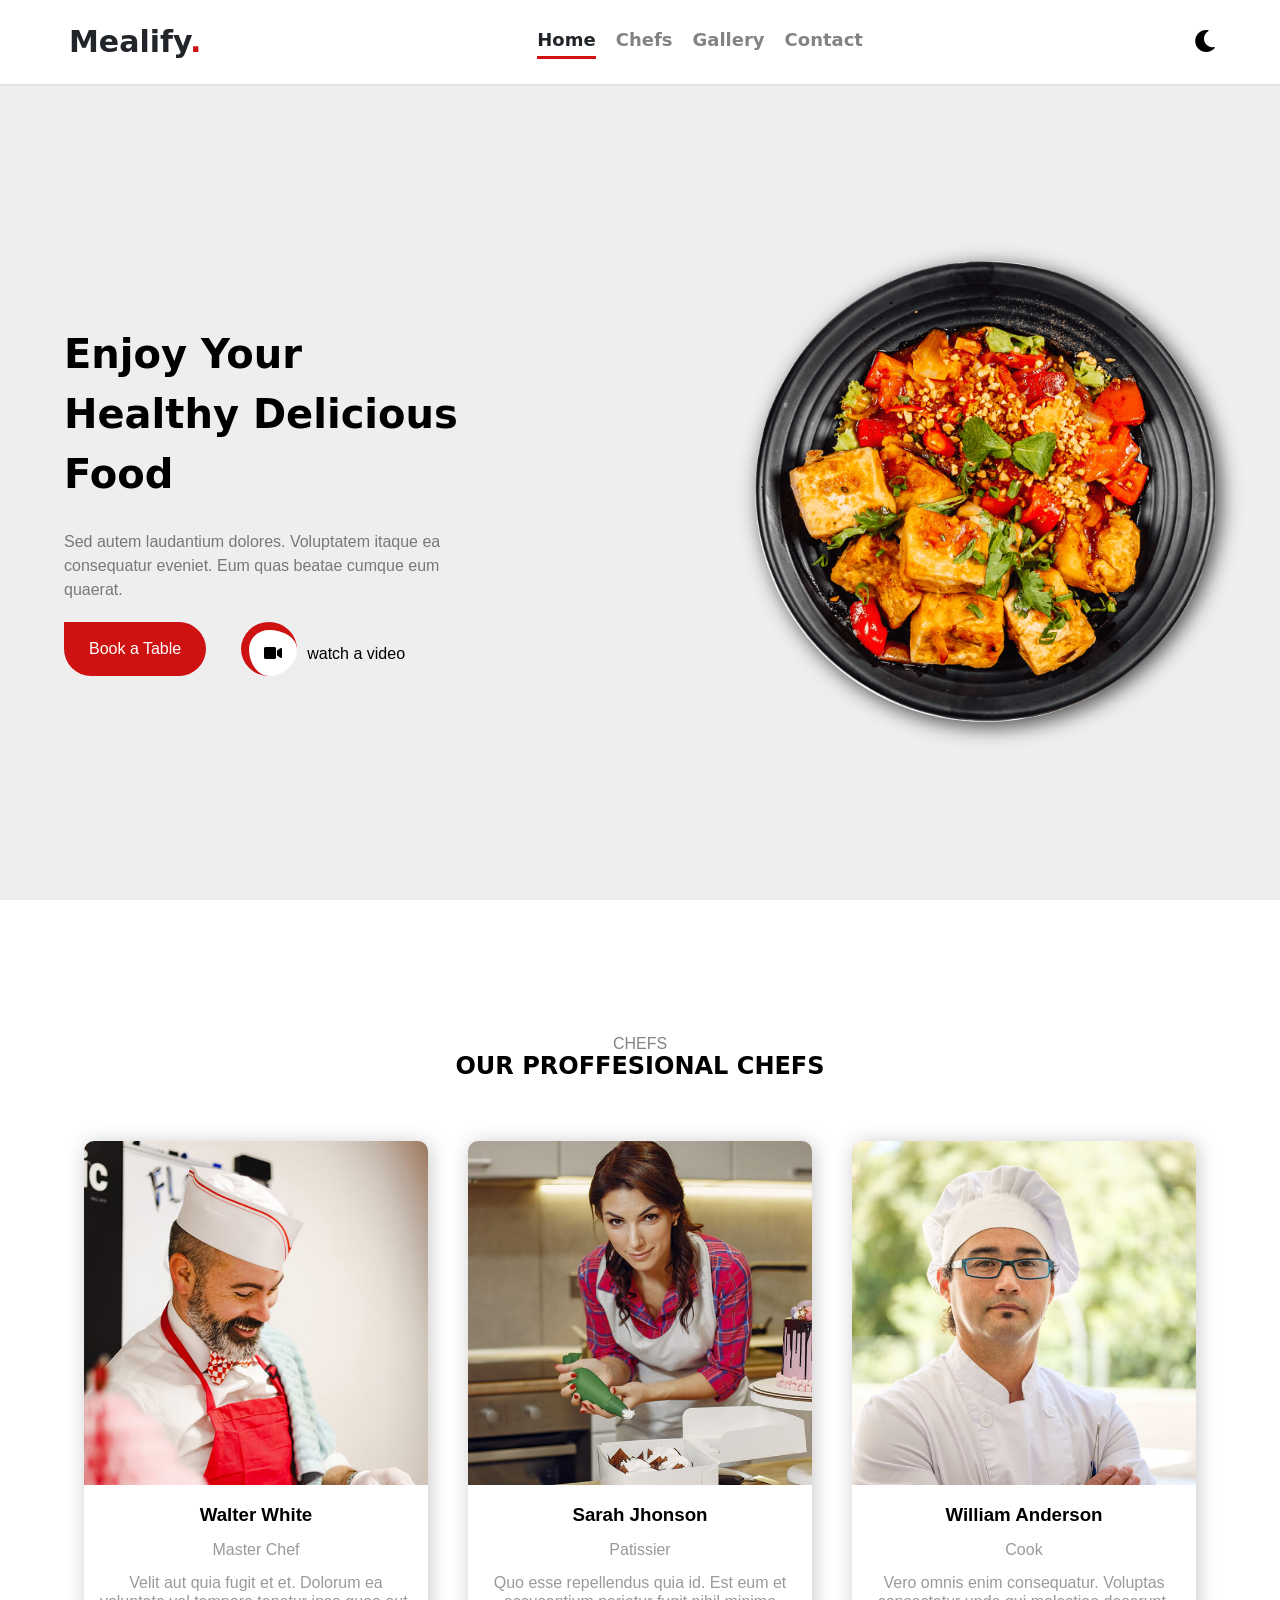
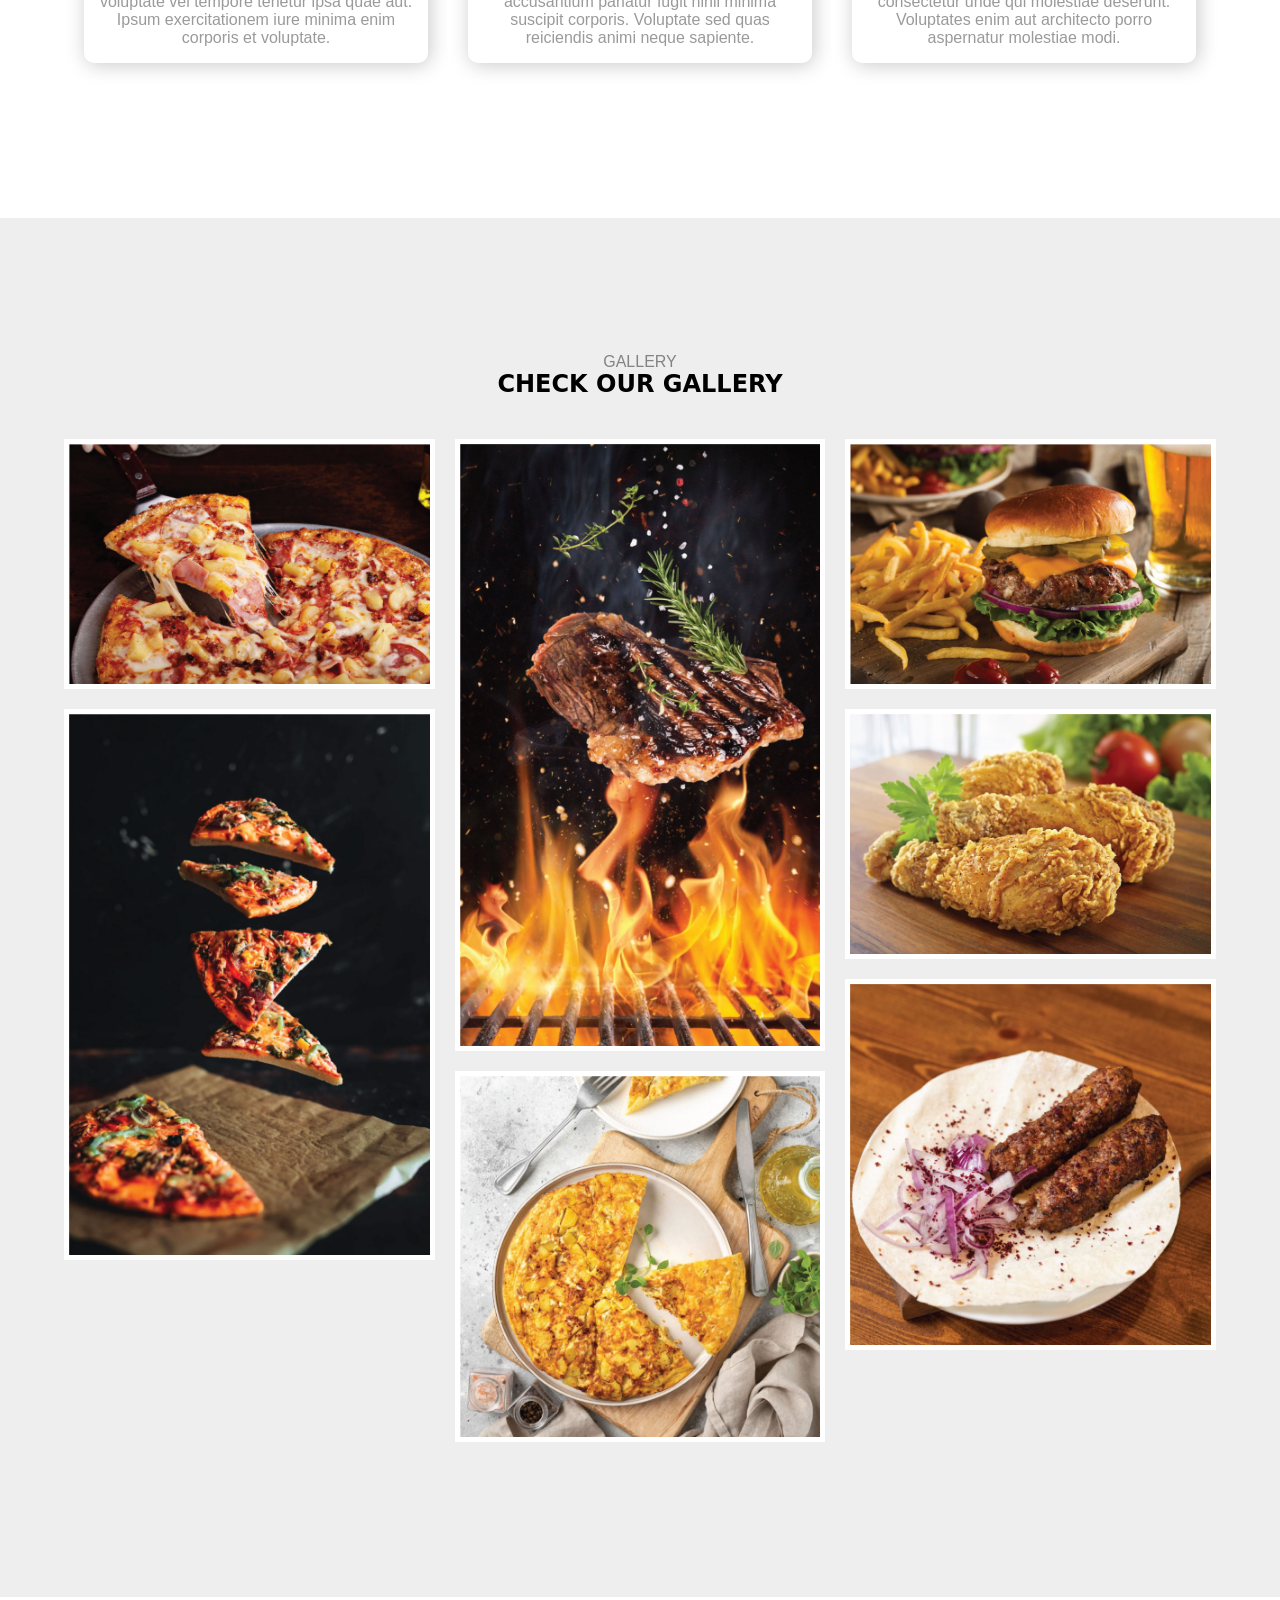
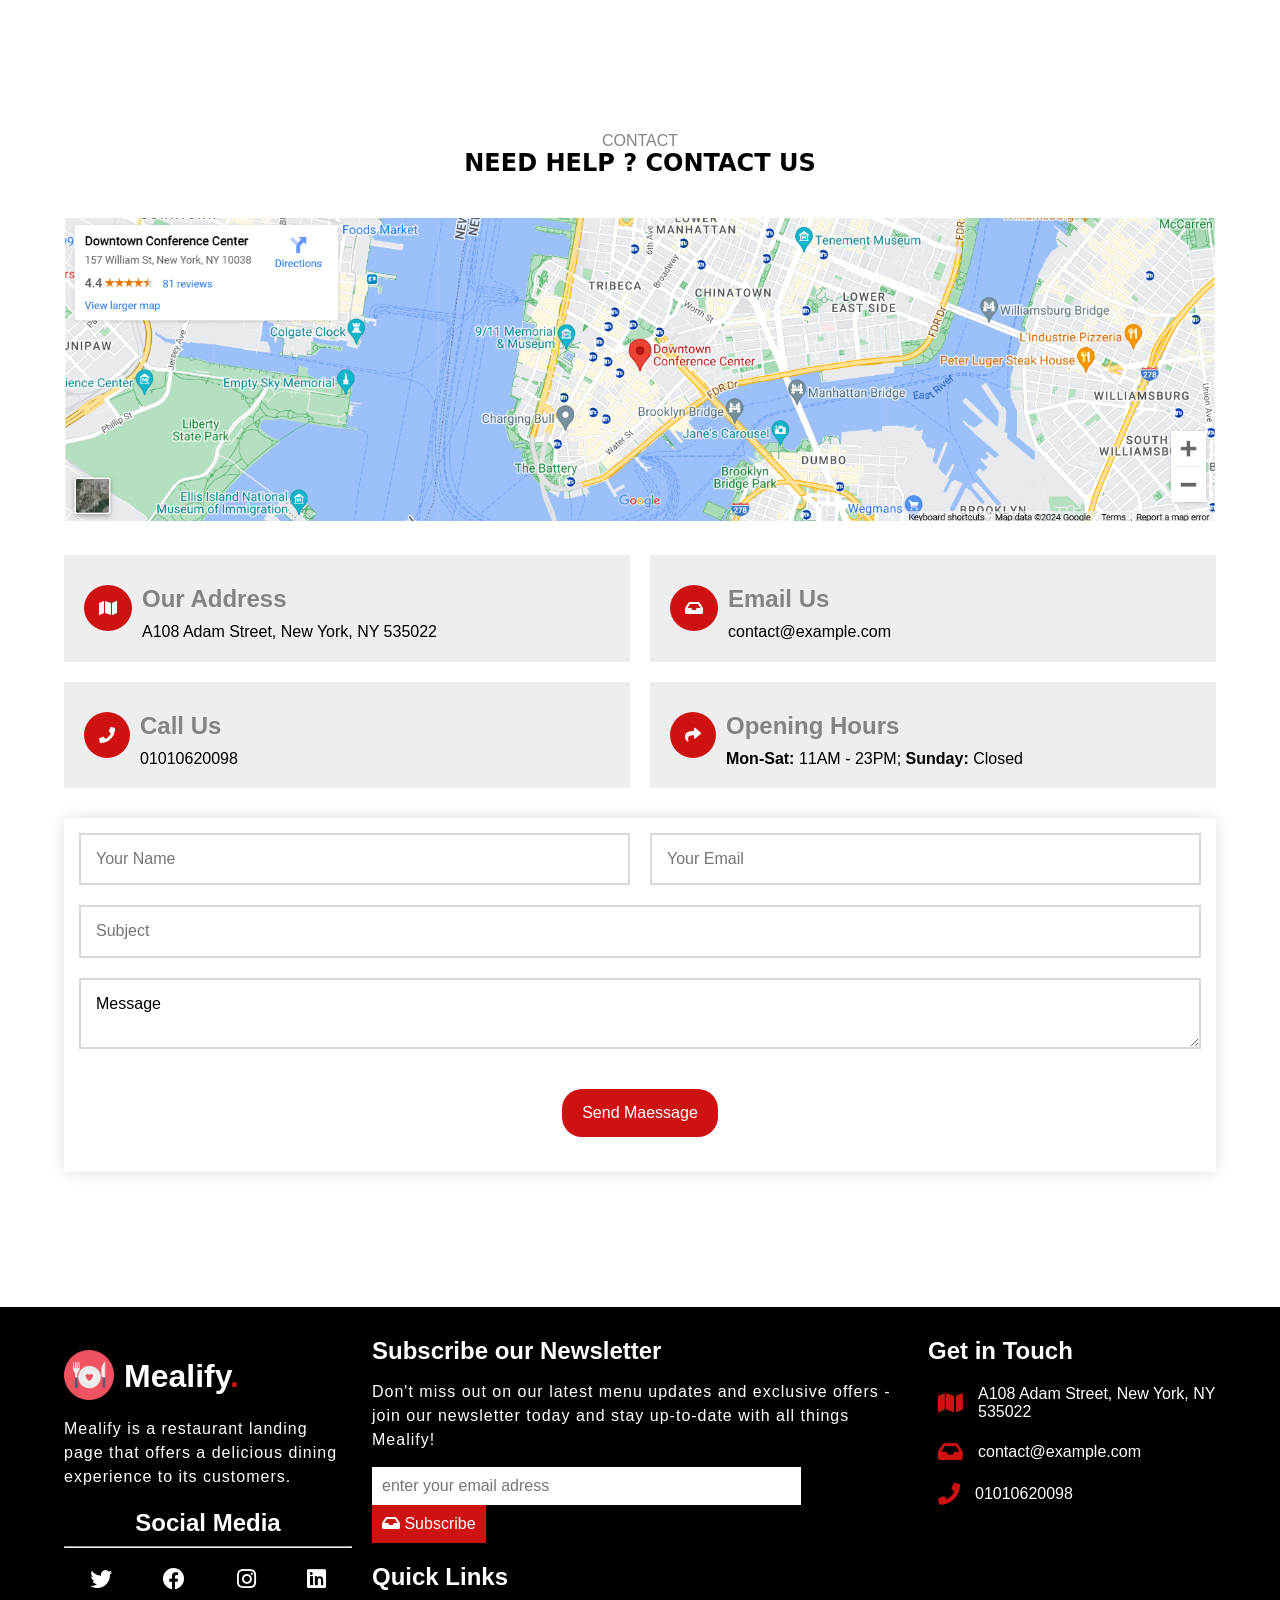
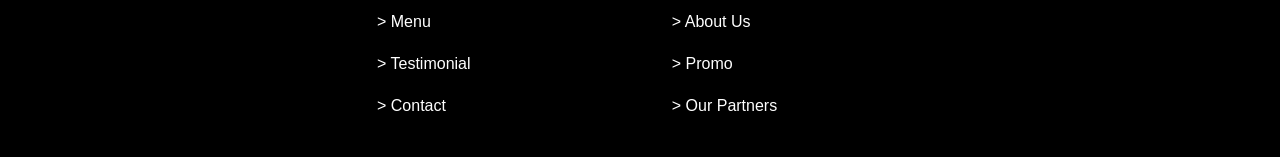
==== html/index.html @ 418ea2c9 "second commit" ====
<!DOCTYPE html>
<html lang="en">
<head>
    <meta charset="UTF-8">
    <meta name="viewport" content="width=device-width, initial-scale=1.0">
    <title>Mealify</title>
    <link rel="icon" href="../images/favicon.png">
    <link rel="stylesheet" href="../css/all.min.css">
    <link rel="stylesheet" href="../css/normalize.css">
    <link rel="stylesheet" href="../css/style.css">
</head>
<body>
    <div class="header">
        <div class="container">
            <div class="header_content">
                <div class="brand">
                    <a href="">mealify</a>
                </div>
                <div class="nav">
                    <ul>
                        <li><a href="" class="active">home</a></li>
                        <li><a href="">chefs</a></li>
                        <li><a href="">gallery</a></li>
                        <li><a href="">contact</a></li>
                    </ul>
                </div>
                <div class="dark">
                    <a href="index2.html"><i class="fas fa-solid fa-moon"></i></a>
                </div>
            </div>
        </div>
    </div>
    <div class="home">
        <div class="container">
            <div class="home_content">
                <div class="desc">
                    <h1>Enjoy Your Healthy Delicious Food</h1>
                    <p>Sed autem laudantium dolores. Voluptatem itaque ea consequatur eveniet. Eum quas beatae cumque eum quaerat.</p>
                    <div class="btns">
                        <a class="book" href="">Book a Table</a>
                        <div class="watch_avideo">
                            <i class="fas fa-solid fa-video"></i><a class="watch" href="">watch a video</a>
                        </div>
                    </div>
                </div>
                <div class="image">
                    <img src="../images/hero-img.png" alt="">
                </div>
            </div>
        </div>
    </div>
    <div class="chefs">
        <div class="container">
            <div class="chefs_content">
                <div class="title">
                    <p>chefs</p>
                    <h2>Our Proffesional Chefs</h2>
                </div>
                <div class="cards">
                    <div class="card">
                        <div class="image">
                            <img src="../images/chefs-1.jpg" alt="">
                        </div>
                        <h3>Walter White</h3>
                        <p>Master Chef</p>
                        <p class="des">Velit aut quia fugit et et. Dolorum ea voluptate vel tempore tenetur ipsa quae aut. Ipsum exercitationem iure minima enim corporis et voluptate.</p>
                    </div>
                    <div class="card">
                        <div class="image">
                            <img src="../images/chefs-2.jpg" alt="">
                        </div>
                        <h3>Sarah Jhonson</h3>
                        <p>Patissier</p>
                        <p class="des">Quo esse repellendus quia id. Est eum et accusantium pariatur fugit nihil minima suscipit corporis. Voluptate sed quas reiciendis animi neque sapiente.</p>
                    </div>
                    <div class="card">
                        <div class="image">
                            <img src="../images/chefs-3.jpg" alt="">
                        </div>
                        <h3>William Anderson</h3>
                        <p>Cook</p>
                        <p class="des">Vero omnis enim consequatur. Voluptas consectetur unde qui molestiae deserunt. Voluptates enim aut architecto porro aspernatur molestiae modi.</p>
                    </div>
                </div>
            </div>
        </div>
    </div>
    <div class="gallery">
        <div class="container">
            <div class="gallery_content">
                <div class="title">
                    <p>gallery</p>
                    <h2>Check Our Gallery</h2>
                </div>
                <div class="images">
                    <div class="col1">
                        <div class="image">
                            <img src="../images/meal-1.jpg" alt="">
                            <div class="layout">
                                <h2>Pizza</h2>
                                <p>Hawaiian pizza with ham and pineapple</p>
                            </div>
                        </div>
                        <div class="image">
                            <img src="../images/meal-4.jpg" alt="">
                            <div class="layout">
                                <h2>Levitation pizza</h2>
                                <p>Levitation pizza on black background.</p>
                            </div>
                        </div>
                    </div>
                    <div class="col2">
                        <div class="image">
                            <img src="../images/meal-2.jpg" alt="">
                            <div class="layout">
                                <h2>Beef steaks</h2>
                                <p>Tasty beef steaks flying above cast iron grate with fire flames.</p>                                </p>
                            </div>
                        </div>
                        <div class="image">
                            <img src="../images/meal-7.jpg" alt="">
                            <div class="layout">
                                <h2>Frittata</h2>
                                <p>Frittata or potato pie in a ceramic plate</p>
                            </div>
                        </div>
                    </div>
                    <div class="col3">
                        <div class="image">
                            <img src="../images/meal-3.jpg" alt="">
                            <div class="layout">
                                <h2>Burger</h2>
                                <p>grass fed bison hamburger with chips & beer</p>
                            </div>
                        </div>
                        <div class="image">
                            <img src="../images/meal-5.jpg" alt="">
                            <div class="layout">
                                <h2>Crispy Fried Chicken</h2>
                                <p>Golden brown chicken legs with a crunchy coating and juicy meat</p>
                            </div>
                        </div>
                        <div class="image">
                            <img src="../images/meal-6.jpg" alt="">
                            <div class="layout">
                                <h2>Lyulya kebab</h2>
                                <p>Tender and juicy skewers of ground lamb or beef, flavored with aromatic spices and herbs</p>
                            </div>
                        </div>
                    </div>
                </div>
            </div>
        </div>
    </div>
    <div class="contact">
        <div class="container">
            <div class="contact_content">
                <div class="title">
                    <p>contact</p>
                    <h2>Need Help ? Contact Us</h2>
                </div>
                <div class="image">
                    <img src="../images/Screenshot (299).png" alt="">
                </div>
                <div class="cards">
                    <div class="card">
                        <i class="fas fa-solid fa-map"></i>
                        <div class="info">
                            <h2>Our Address</h2>
                            <p>A108 Adam Street, New York, NY 535022</p>
                        </div>
                    </div>
                    <div class="card">
                        <i class="fas fa-solid fa-inbox"></i>
                        <div class="info">
                            <h2>Email Us</h2>
                            <p>contact@example.com</p>
                        </div>
                    </div>
                    <div class="card">
                        <i class="fas fa-solid fa-phone"></i>
                        <div class="info">
                            <h2>Call Us</h2>
                            <p>01010620098</p>
                        </div>
                    </div>
                    <div class="card">
                        <i class="fas fa-solid fa-share"></i>
                        <div class="info">
                            <h2>Opening Hours</h2>
                            <p><span>Mon-Sat:</span> 11AM - 23PM; <span>Sunday:</span> Closed</p>
                        </div>
                    </div>
                </div>
                <form action="">
                    <input class="name" type="text" name="name" placeholder="your name">
                    <input class="email" type="email" name="email" placeholder="your email">
                    <input class="subject" type="text" placeholder="subject">
                    <textarea class="message" name="message" id="">message</textarea>
                    <button>send maessage</button>
                </form>
            </div>
        </div>
    </div>
    <div class="footer">
        <div class="container">
            <div class="footer_content">
                <div class="social">
                    <div class="logo">
                        <div class="image">
                            <img src="../images/favicon.png" alt="">
                        </div>
                        <h1><a href="">mealify</a></h1>
                    </div>
                    <p>Mealify is a restaurant landing page that offers a delicious dining experience to its customers.</p>
                    <h2>Social Media</h2>
                    <hr>
                    <div class="social_media">
                        <i class="fab fa-solid fa-twitter"></i>
                        <i class="fab fa-solid fa-facebook"></i>
                        <i class="fab fa-solid fa-instagram"></i>
                        <i class="fab fa-solid fa-linkedin"></i>
                    </div>
                </div>
                <div class="links">
                    <h2>Subscribe our Newsletter</h2>
                    <p>Don't miss out on our latest menu updates and exclusive offers - join our newsletter today and stay up-to-date with all things Mealify!</p>
                    <input type="text" placeholder="enter your email adress">
                    <button><i class="fas fa-solid fa-inbox"></i> subscribe</button>
                    <h2 class="qlinks">Quick Links</h2>
                    <div class="quick_links">
                        <ul>
                            <li>
                                <a href="">> menu</a>
                            </li>
                            <li>
                                <a href="">> about us</a>
                            </li>
                            <li>
                                <a href="">> testimonial</a>
                            </li>
                            <li>
                                <a href="">> promo</a>
                            </li>
                            <li>
                                <a href="">> contact</a>
                            </li>
                            <li>
                                <a href="">> our partners</a>
                            </li>
                        </ul>
                    </div>
                </div>
                <div class="contacts">
                    <h2>Get in Touch</h2>
                    <div class="loc">
                        <i class="fas fa-solid fa-map"></i>
                        <p>A108 Adam Street, New York, NY 535022</p>
                    </div>
                    <div class="mail">
                        <i class="fas fa-solid fa-inbox"></i>
                        <p>contact@example.com</p>
                    </div>
                    <div class="phone">
                        <i class="fas fa-solid fa-phone"></i>
                        <p>01010620098</p>
                    </div>
                </div>
            </div>
        </div>
    </div>
</body>
</html>
---- css/style.css ----
:root{
    --lightColor: ;
    --bg-light: #eee;
    --font-default: "Open Sans", system-ui, -apple-system, "Segoe UI", Roboto, "Helvetica Neue", Arial, "Noto Sans", "Liberation Sans", sans-serif, "Apple Color Emoji", "Segoe UI Emoji", "Segoe UI Symbol", "Noto Color Emoji";
    --font-primary: "Amatic SC", sans-serif;
    --color-secondary: #ce1212;
}
*{
    padding: 0;
    margin: 0;
    box-sizing: border-box;
    list-style: none;
    text-decoration: none;
}
.container{
    width: 90%;
    margin: auto;
}
.header{
    background-color: white;
    position: fixed;
    width: 100%;
    box-shadow: 0 0px 3px 0 #c2c2c2;
    z-index: 10;
}
.header .header_content{
    display: flex;
    justify-content: space-between;
    align-items: center;
    text-transform: capitalize;
    font-family: var(--font-default);
}
.header .header_content .brand a{
    padding: 5px;
    display: block;
    color: #212529;
    font-size: 30px;
    font-weight: bold;
}
.header .header_content .brand a::after{
    content: ".";
    color: var(--color-secondary);
    font-size: 30px;
}
.header .header_content ul{
    display: flex;
    padding: 25px;
}
.header .header_content ul li{
    padding-inline: 10px;
}
.header .header_content ul a{
    display: block;
    padding: 5px 0;
    color: #838383;
    font-size: 18px;
    font-weight: 600;
}
@keyframes border{
    0%{
        border-bottom: white solid 3px;
    }
    100%{
        border-bottom: var(--color-secondary) solid 3px;
    }
}
.header .header_content ul a:hover{
    color: #212529;
    animation-name: border;
    animation-duration: 1s;
    animation-timing-function: linear;
    animation-iteration-count: 1;
}
.header .header_content ul .active{
    color: #212529;
    border-bottom: var(--color-secondary) solid 3px;
}
.header .header_content .dark i{
    font-size: 22px;
    cursor: pointer;
    color: black;
}
.home{
    padding-top: 83.36px;
    background-color: var(--bg-light);
}
.home .home_content{
    height: calc(100vh - 83.36px);
    display: flex;
    justify-content: space-between;
    align-items: center;
}
.home .home_content .desc{
    width: 35%;
    line-height: 1.5;
}
.home .home_content .desc h1{
    font-family :var(--font-default);
    font-size: 40px;
}
.home .home_content .desc p{
    font-family: var(--font-primary);
    color: #787878;
    padding-bottom: 10px;
}
.home .home_content .desc .btns{
    display: flex;
    justify-content: start;
    align-items: center;
}
.home .home_content .desc .book{
    color: white;
    background-color: var(--color-secondary);
    font-family: var(--font-primary);
    border-radius: 0 30px 30px 30px;
    padding: 15px 25px;
    display: block;
    transition-duration: 0.5s;
    transition-property: all;
}
.home .home_content .desc .book:hover{
    background-color: #e43030;
}
.home .home_content .desc .watch{
    color: black;
    font-family: var(--font-primary);
}
.home .home_content .desc .watch_avideo{
    padding: 10px;
    margin-left: 25px;
}
.home .home_content .desc i{
    background-color: white;
    padding: 15px;
    border-radius: 50%;
    border-top: 8px solid #ce1212;
    border-left: 8px solid #ce1212;
    margin-right: 10px;
}
.home .home_content .desc .watch_avideo:hover .watch{
    color: #ce1212;
}
.home .home_content .desc .watch_avideo:hover i{
    color: #ce1212;
}
.home .home_content .image{
    width: 40%;
    border-radius: 50%;
    box-shadow: 5px 5px 20px 0 #4c4c4c;
}
.home .home_content .image:hover{
    animation-name: move;
    animation-duration: 0.3s;
    animation-timing-function: linear;
    animation-iteration-count: infinite;
}
@keyframes move {
    0%{
        transform: rotate(2deg);
    }
    50%{
        transform: rotate(-2deg);
    }
    100%{
        transform: rotate(2deg);
    }
}
.home .home_content .image img{
    width: 100%;
    display: block;
}
.chefs{
    padding-block: 15vh;
}
.chefs .chefs_content .cards{
    display: flex;
    justify-content: space-between;
    align-items: center;
}
.chefs .chefs_content .cards .card{
    text-align: center;
    border-radius: 10px;
    box-shadow: 2px 2px 20px 0 #c9c9c9;
    overflow: hidden;
    width: calc(100%/3);
    margin: 20px;
    font-family: var(--font-primary);
    color: #9a9a9a;
    transition-duration: 0.5s;
    transition-property: all;
}
.chefs .chefs_content .cards .card:hover{
    transform: scale(1.1);
}
.chefs .chefs_content .cards .image{
    overflow: hidden;
}
.chefs .chefs_content .cards .card img{
    width: 100%;
}
.chefs .chefs_content .cards .card h3{
    color: black;
    padding-block: 15px;
}
.chefs .chefs_content .cards .card .des{
    padding-inline: 15px;
    padding-block: 15px;
}
.title{
    text-align: center;
    text-transform: uppercase;
    padding-bottom: 40px;
}
.title p{
    font-family: var(--font-primary);
    color: #838383;
}
.title h2{
    font-family: var(--font-default);
}
.gallery{
    background-color: var(--bg-light);
    padding-block: 15vh;
}
.gallery .gallery_content .images{
    display: grid;
    grid-template-columns: repeat(3,auto);
    gap: 20px;
}
.gallery .gallery_content .images .image{
    margin-bottom: 20px;
    border: 5px solid white;
    position: relative;
    overflow: hidden;
}
.gallery .gallery_content .images .image:hover .layout{
    top: 0;
    bottom: 0;
    opacity: 1;
}
.gallery .gallery_content .images .image:hover img{
    transform: scale(1.1);
    transition-duration: 0.5s;
    transition-property: all;
}
.gallery .gallery_content .images .image .layout{
    position: absolute;
    top: 100%;
    bottom: -100%;
    left: 0;
    right: 0;
    background-color: rgba(0,0,0,0.5);
    color: white;
    display: flex;
    flex-direction: column;
    justify-content: center;
    align-items: center;
    font-family: var(--font-primary);
    padding: 10px;
    text-align: center;
    transition-duration: 0.5s;
    transition-property: all;
    opacity: 0;
}
.gallery .gallery_content .images .image .layout p{
    padding-top: 10px;
    color: rgb(218, 216, 216);
    font-weight: lighter;
}
.gallery .gallery_content .images img{
    width: 100%;
    display: block;
}
/*end gallery*/
/*start contact*/
.contact{
    padding-block: 15vh;
}
.contact .contact_content .image{
    overflow: hidden;
}
.contact .contact_content .image img{
    width: 100%;
}
.contact .contact_content .cards{
    display: flex;
    flex-wrap: wrap;
    margin-top: 30px;
    gap: 20px;
}
.contact .contact_content .cards .card{
    width: calc(100%/2 - 10px);
    padding: 20px;
    background-color: var(--bg-light);
    font-family: var(--font-primary);
    display: flex;
    align-items: center;
}
.contact .contact_content .cards .card i{
    background-color: var(--color-secondary);
    padding: 15px;
    color: white;
    border-radius: 50%;
    margin-right: 10px;
}
.contact .contact_content .cards .card .info h2{
    color: #838383;
    line-height: 2;
}
.contact .contact_content .cards .card .info p span{
    font-weight: bold;
}
.contact .contact_content form{
    margin-top: 30px;
    box-shadow: 0 0 15px 0 #dedddd;
    padding: 15px;
    display: flex;
    flex-wrap: wrap;
    gap: 20px;
}
.contact .contact_content form .name, .email{
    padding: 15px;
    width: calc(50% - 10px);
    text-transform: capitalize;
    font-family: var(--font-primary);
    border: 2px solid #d8d8d8;
    color: #d8d8d8;
}
.contact .contact_content form .subject, .message{
    padding: 15px;
    width: 100%;
    text-transform: capitalize;
    font-family: var(--font-primary);
    border: 2px solid #d8d8d8;
}
.contact .contact_content form button{
    border: none;
    border-radius: 20px;
    padding: 15px 20px;
    background-color: var(--color-secondary);
    color: white;
    font-family: var(--font-primary);
    text-transform: capitalize;
    margin: 20px auto;
}
/*end contact*/
/*start footer*/
.footer{
    background-color: black;
}
.footer .footer_content{
    display: flex;
    color: white;
    font-family: var(--font-primary);
    padding-block: 30px;
}
.footer .footer_content .social{
    width: 25%;
}
.footer .footer_content .social .logo{
    display: flex;
    align-items: center;
}
.footer .footer_content .social .logo a{
    margin-left: 10px;
    color: white;
    text-transform: capitalize;
}
.footer .footer_content .social .logo a::after{
    content: ".";
    color: var(--color-secondary);
}
.footer .footer_content .social .logo .image{
    width: 50px;
    overflow: hidden;
}
.footer .footer_content .social .logo .image img{
    width: 100%;
}
.footer .footer_content .social h2,hr,.social_media{
    text-align: center;
}
.footer .footer_content .social h2{
    margin-top: 20px;
}
.footer .footer_content .social p{
    line-height: 1.5;
    letter-spacing: 1px;
}
.footer .footer_content .social hr{
    margin-block: 10px;
}
.footer .footer_content .social .social_media{
    padding-top: 10px;
    display: flex;
    justify-content: space-around;
    align-items: center;
    font-size: 22px;
    cursor: pointer;
}
.footer .footer_content .links{
    width: 50%;
    padding-inline: 20px;
}
.footer .footer_content .links p{
    padding-block: 15px;
    line-height: 1.5;
    letter-spacing: 1px;
}
.footer .footer_content .links input{
    width: 80%;
    padding: 10px;
    border: none;
}
.footer .footer_content .links button{
    padding: 10px;
    background-color: var(--color-secondary);
    border: none;
    cursor: pointer;
    color: white;
    text-transform: capitalize;
}
.footer .footer_content .links button:hover{
    background-color: #dd4242;
}
.footer .footer_content .links .qlinks{
    margin: 20px 0 10px 0;
}
.footer .footer_content .links .quick_links ul{
    display: flex;
    flex-wrap: wrap;
    justify-content: space-between;
    align-items: center;
}
.footer .footer_content .links .quick_links ul li{
    width: 45%;
    display: inline-block;
    padding: 5px;
    transition-duration: 0.3s;
    transition-property: all;
}
.footer .footer_content .links .quick_links ul li:hover{
    background-color: #1b1b1b;
    transform: translateX(10px);
}
.footer .footer_content .links .quick_links ul li a{
    color: white;
    text-transform: capitalize;
    line-height: 2;
}
.footer .footer_content .contacts{
    width: 25%;
}
.footer .footer_content .contacts .loc, .mail, .phone{
    display: flex;
    align-items: center;
    padding-top: 20px;
    margin-left: 10px;
}
.footer .footer_content .contacts i{
    margin-right: 15px;
    color: var(--color-secondary);
    font-size: 22px;
    cursor: pointer;
}
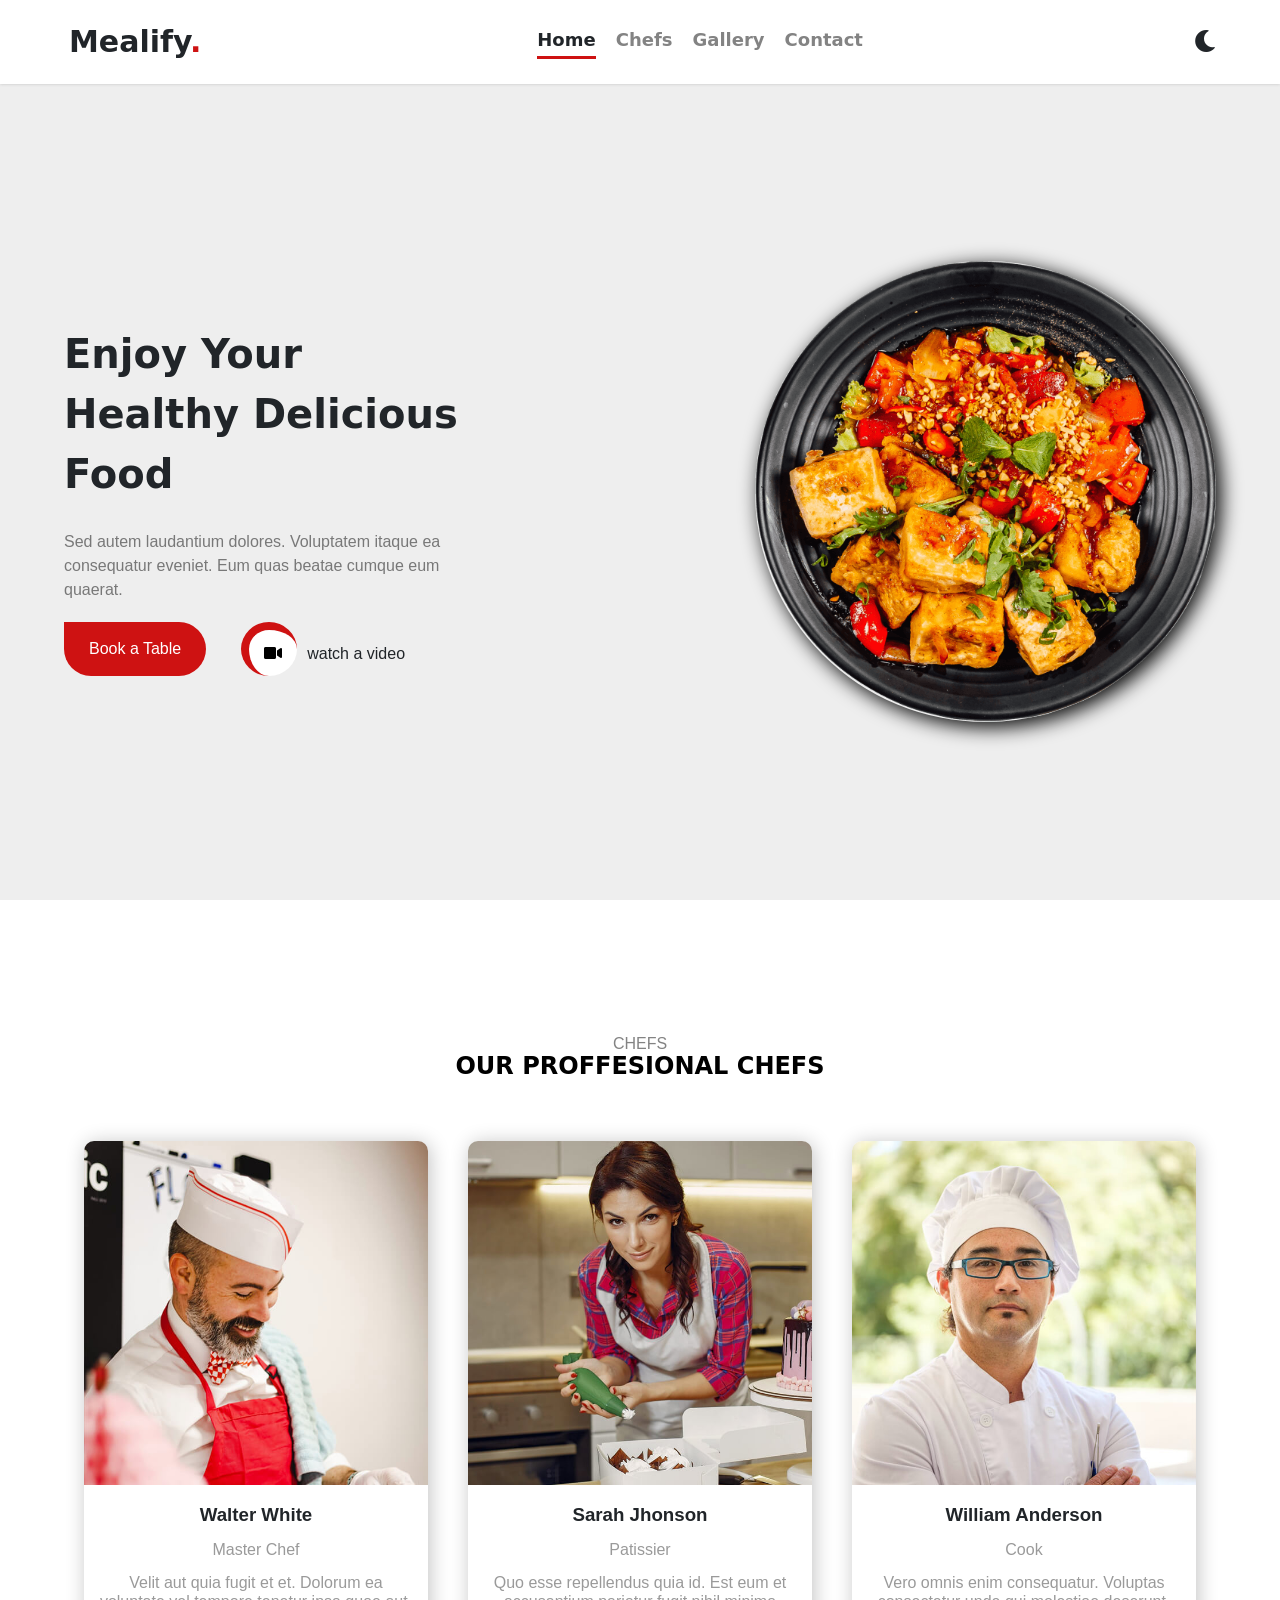
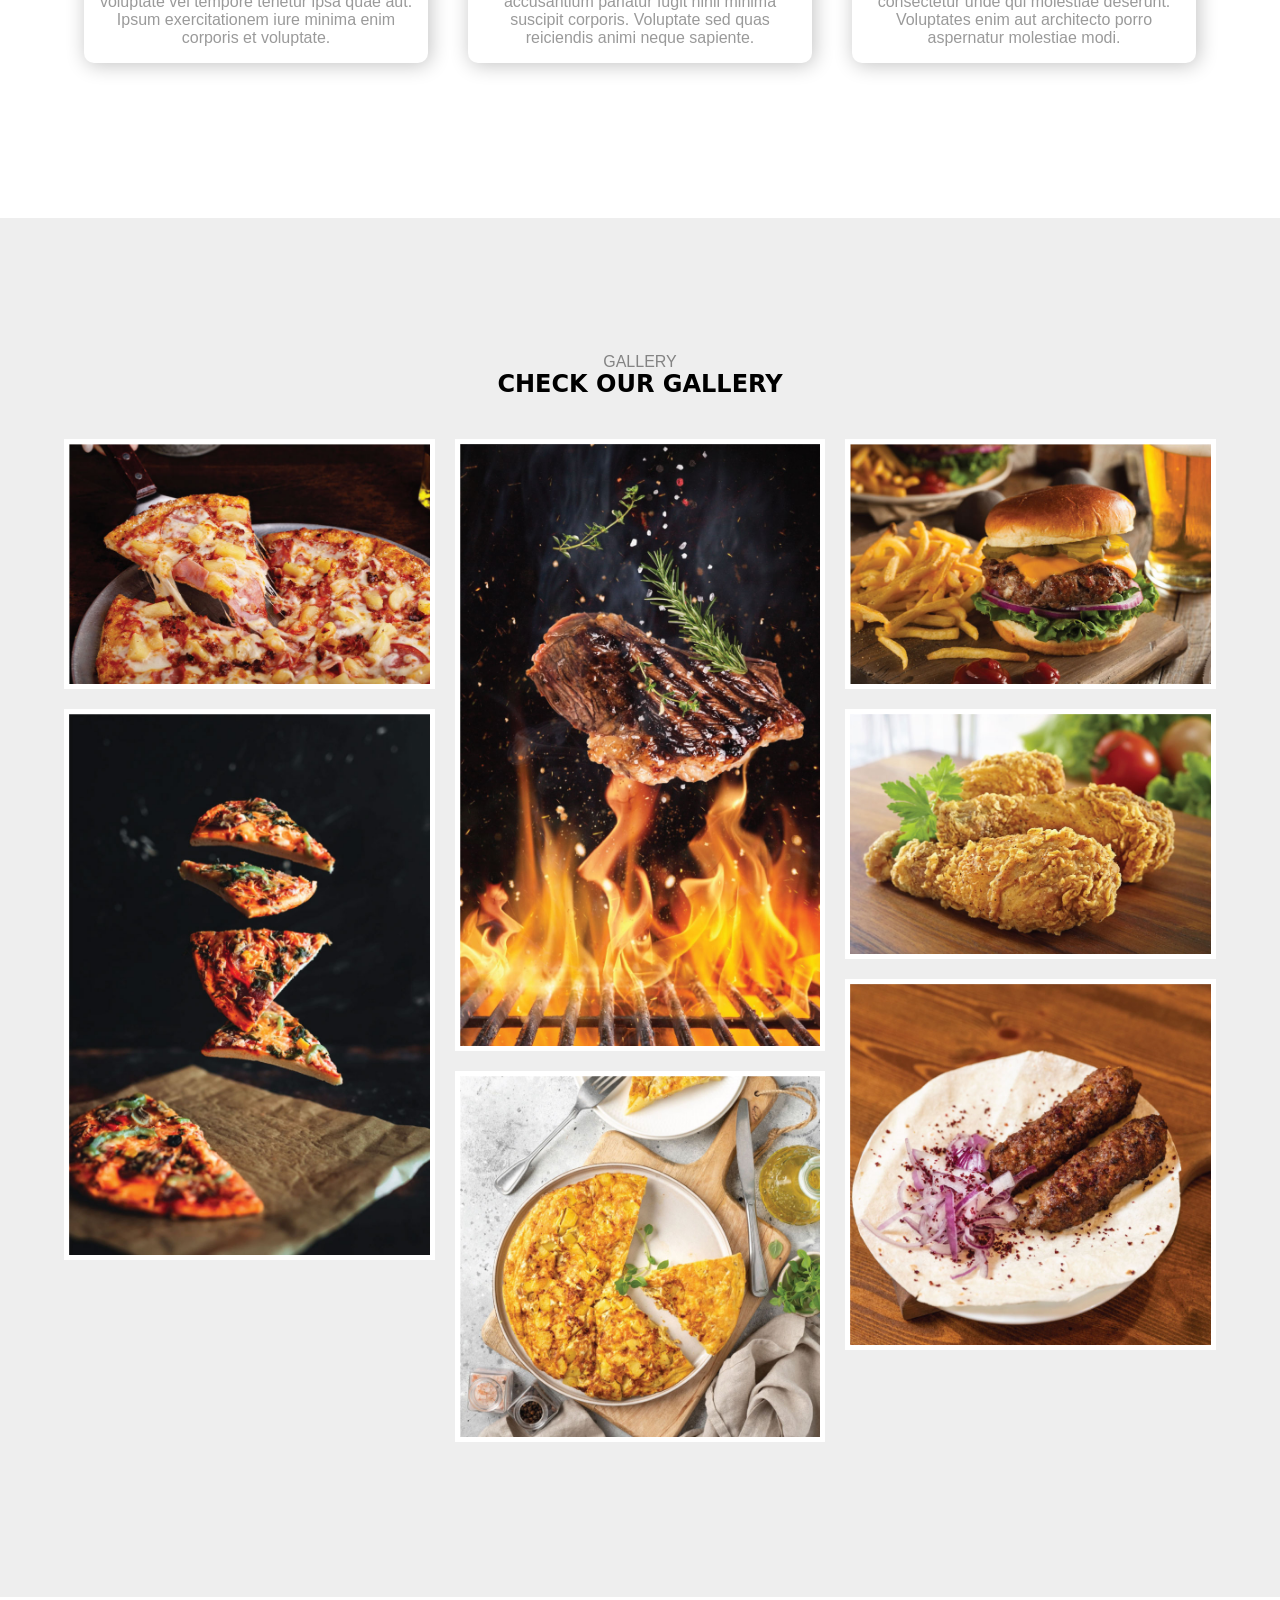
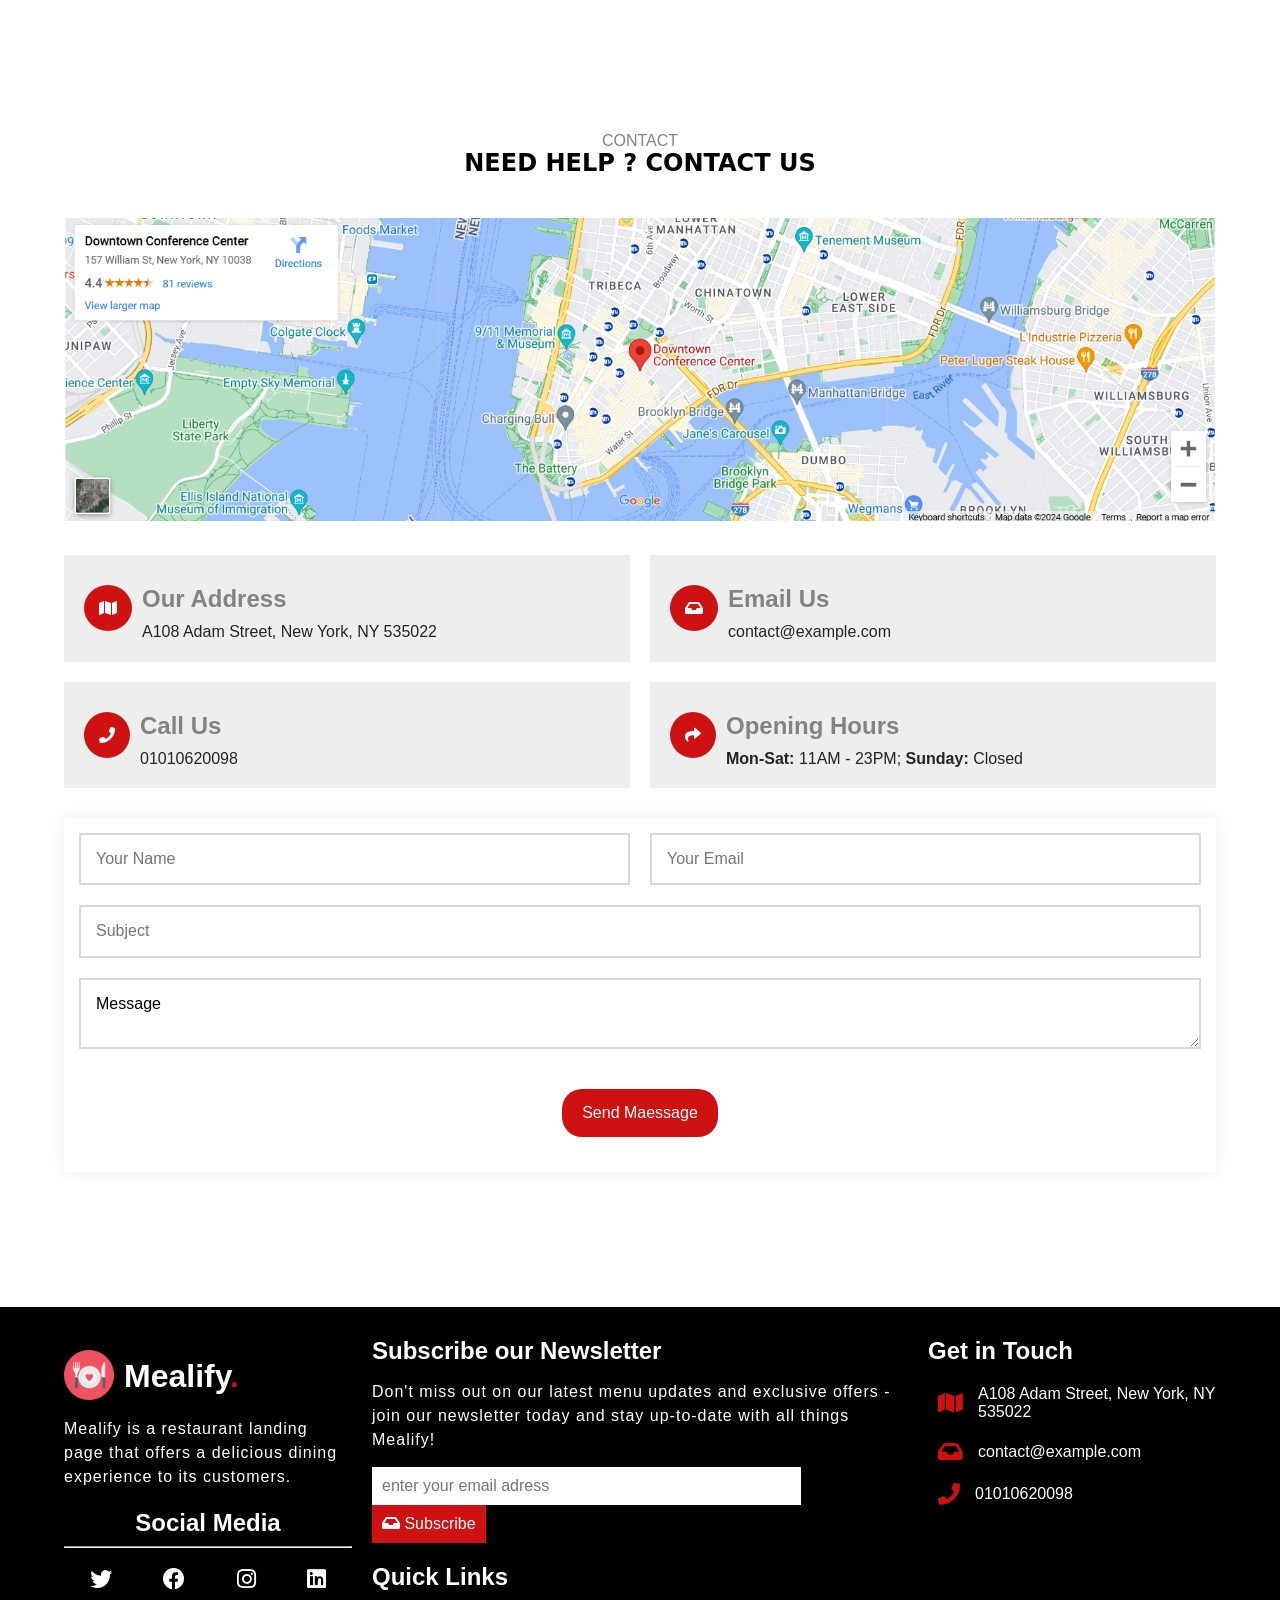
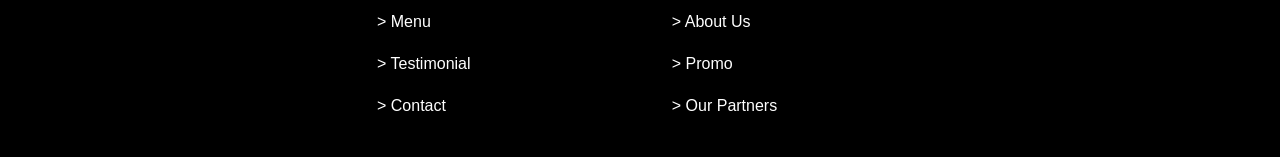
==== commit d99fc30d: "new edit" ====
--- a/html/index.html
+++ b/html/index.html
@@ -24,8 +24,8 @@
                         <li><a href="">contact</a></li>
                     </ul>
                 </div>
-                <div class="dark">
-                    <a href="index2.html"><i class="fas fa-solid fa-moon"></i></a>
+                <div id="dark">
+                    <i class="fas fa-solid fa-moon" id="moon"></i>
                 </div>
             </div>
         </div>
@@ -269,5 +269,6 @@
             </div>
         </div>
     </div>
+    <script src="../js/main.js"></script>
 </body>
 </html>
--- a/css/style.css
+++ b/css/style.css
@@ -1,9 +1,24 @@
 :root{
-    --lightColor: ;
-    --bg-light: #eee;
+    --main-color: white;
+    --default-color:#212529;
+    --bg: #eee;
+    --bg2: white;
+    --color-secondary: #ce1212;
+    --color-secondary2: #e43030;
+    --shadow: #c2c2c2;
     --font-default: "Open Sans", system-ui, -apple-system, "Segoe UI", Roboto, "Helvetica Neue", Arial, "Noto Sans", "Liberation Sans", sans-serif, "Apple Color Emoji", "Segoe UI Emoji", "Segoe UI Symbol", "Noto Color Emoji";
     --font-primary: "Amatic SC", sans-serif;
-    --color-secondary: #ce1212;
+}
+.dark-themes{
+    --main-color: #151515;
+    --default-color:#fff;
+    --bg: #252525;
+    --bg2: #1b1b1b;
+    --color-secondary: #c17e1f;
+    --color-secondary2: #d3943c;
+    --shadow: #414141;
+    --font-default: "Open Sans", system-ui, -apple-system, "Segoe UI", Roboto, "Helvetica Neue", Arial, "Noto Sans", "Liberation Sans", sans-serif, "Apple Color Emoji", "Segoe UI Emoji", "Segoe UI Symbol", "Noto Color Emoji";
+    --font-primary: "Amatic SC", sans-serif;
 }
 *{
     padding: 0;
@@ -17,10 +32,10 @@
     margin: auto;
 }
 .header{
-    background-color: white;
+    background-color: var(--main-color);
     position: fixed;
     width: 100%;
-    box-shadow: 0 0px 3px 0 #c2c2c2;
+    box-shadow: 0 0px 3px 0 var(--shadow);
     z-index: 10;
 }
 .header .header_content{
@@ -33,7 +48,7 @@
 .header .header_content .brand a{
     padding: 5px;
     display: block;
-    color: #212529;
+    color: var(--default-color);
     font-size: 30px;
     font-weight: bold;
 }
@@ -55,34 +70,26 @@
     color: #838383;
     font-size: 18px;
     font-weight: 600;
-}
-@keyframes border{
-    0%{
-        border-bottom: white solid 3px;
-    }
-    100%{
-        border-bottom: var(--color-secondary) solid 3px;
-    }
+    transition-property: all;
+    transition-duration: 0.3s;
 }
 .header .header_content ul a:hover{
-    color: #212529;
-    animation-name: border;
-    animation-duration: 1s;
-    animation-timing-function: linear;
-    animation-iteration-count: 1;
+    color: var(--default-color);
+    border-bottom: var(--color-secondary) solid 3px;
+    
 }
 .header .header_content ul .active{
-    color: #212529;
+    color: var(--default-color);
     border-bottom: var(--color-secondary) solid 3px;
 }
-.header .header_content .dark i{
+.header .header_content #dark i{
     font-size: 22px;
     cursor: pointer;
-    color: black;
+    color: var(--default-color);
 }
 .home{
     padding-top: 83.36px;
-    background-color: var(--bg-light);
+    background-color: var(--bg);
 }
 .home .home_content{
     height: calc(100vh - 83.36px);
@@ -96,6 +103,7 @@
 }
 .home .home_content .desc h1{
     font-family :var(--font-default);
+    color: var(--default-color);
     font-size: 40px;
 }
 .home .home_content .desc p{
@@ -109,7 +117,7 @@
     align-items: center;
 }
 .home .home_content .desc .book{
-    color: white;
+    color: var(--main-color);
     background-color: var(--color-secondary);
     font-family: var(--font-primary);
     border-radius: 0 30px 30px 30px;
@@ -119,10 +127,10 @@
     transition-property: all;
 }
 .home .home_content .desc .book:hover{
-    background-color: #e43030;
+    background-color: var(--color-secondary2);
 }
 .home .home_content .desc .watch{
-    color: black;
+    color: var(--default-color);
     font-family: var(--font-primary);
 }
 .home .home_content .desc .watch_avideo{
@@ -133,20 +141,20 @@
     background-color: white;
     padding: 15px;
     border-radius: 50%;
-    border-top: 8px solid #ce1212;
-    border-left: 8px solid #ce1212;
+    border-top: 8px solid var(--color-secondary);
+    border-left: 8px solid var(--color-secondary);
     margin-right: 10px;
 }
 .home .home_content .desc .watch_avideo:hover .watch{
-    color: #ce1212;
+    color: var(--color-secondary);
 }
 .home .home_content .desc .watch_avideo:hover i{
-    color: #ce1212;
+    color: var(--color-secondary);
 }
 .home .home_content .image{
     width: 40%;
     border-radius: 50%;
-    box-shadow: 5px 5px 20px 0 #4c4c4c;
+    box-shadow: 5px 5px 20px 0 black;
 }
 .home .home_content .image:hover{
     animation-name: move;
@@ -171,6 +179,7 @@
 }
 .chefs{
     padding-block: 15vh;
+    background-color: var(--bg2);
 }
 .chefs .chefs_content .cards{
     display: flex;
@@ -180,11 +189,12 @@
 .chefs .chefs_content .cards .card{
     text-align: center;
     border-radius: 10px;
-    box-shadow: 2px 2px 20px 0 #c9c9c9;
+    box-shadow: 2px 2px 20px 0 var(--shadow);
     overflow: hidden;
     width: calc(100%/3);
     margin: 20px;
     font-family: var(--font-primary);
+    background-color: var(--main-color);
     color: #9a9a9a;
     transition-duration: 0.5s;
     transition-property: all;
@@ -199,7 +209,7 @@
     width: 100%;
 }
 .chefs .chefs_content .cards .card h3{
-    color: black;
+    color: var(--default-color);
     padding-block: 15px;
 }
 .chefs .chefs_content .cards .card .des{
@@ -219,7 +229,7 @@
     font-family: var(--font-default);
 }
 .gallery{
-    background-color: var(--bg-light);
+    background-color: var(--bg);
     padding-block: 15vh;
 }
 .gallery .gallery_content .images{
@@ -274,6 +284,7 @@
 /*end gallery*/
 /*start contact*/
 .contact{
+    background-color: var(--bg2);
     padding-block: 15vh;
 }
 .contact .contact_content .image{
@@ -291,7 +302,7 @@
 .contact .contact_content .cards .card{
     width: calc(100%/2 - 10px);
     padding: 20px;
-    background-color: var(--bg-light);
+    background-color: var(--bg);
     font-family: var(--font-primary);
     display: flex;
     align-items: center;
@@ -299,7 +310,7 @@
 .contact .contact_content .cards .card i{
     background-color: var(--color-secondary);
     padding: 15px;
-    color: white;
+    color: var(--main-color);
     border-radius: 50%;
     margin-right: 10px;
 }
@@ -307,16 +318,20 @@
     color: #838383;
     line-height: 2;
 }
+.contact .contact_content .cards .card .info p{
+    color: var(--default-color);
+}
 .contact .contact_content .cards .card .info p span{
     font-weight: bold;
 }
 .contact .contact_content form{
     margin-top: 30px;
-    box-shadow: 0 0 15px 0 #dedddd;
+    box-shadow: 0 0 15px 0 var(--bg);
     padding: 15px;
     display: flex;
     flex-wrap: wrap;
     gap: 20px;
+    background-color: var(--main-color);
 }
 .contact .contact_content form .name, .email{
     padding: 15px;
@@ -338,15 +353,17 @@
     border-radius: 20px;
     padding: 15px 20px;
     background-color: var(--color-secondary);
-    color: white;
+    color: var(--main-color);
     font-family: var(--font-primary);
     text-transform: capitalize;
     margin: 20px auto;
+    cursor: pointer;
 }
 /*end contact*/
 /*start footer*/
 .footer{
     background-color: black;
+    overflow: hidden;
 }
 .footer .footer_content{
     display: flex;
@@ -421,7 +438,7 @@
     text-transform: capitalize;
 }
 .footer .footer_content .links button:hover{
-    background-color: #dd4242;
+    background-color: var(--color-secondary2);
 }
 .footer .footer_content .links .qlinks{
     margin: 20px 0 10px 0;
@@ -462,4 +479,153 @@
     color: var(--color-secondary);
     font-size: 22px;
     cursor: pointer;
+}
+
+/*media query*/
+/*sm*/
+@media (min-width: 575px) and (max-width:990px){
+    .home .home_content{
+        flex-direction: column-reverse;
+        justify-content: space-evenly;
+        align-items: center;
+    }
+    .home .home_content .desc{
+        width: 80%;
+        text-align: center;
+    }
+    .home .home_content .image{
+        width: 80%;
+    }
+    .home .home_content .desc .btns{
+        justify-content: space-evenly;
+    }
+    .chefs .chefs_content .cards{
+        flex-direction: column;
+        justify-content: center;
+        align-items: center;
+    }
+    .chefs .chefs_content .cards .card{
+        width: 100%;
+    }
+    .gallery .gallery_content .images{
+        grid-template-columns: repeat(1,auto);
+    }
+    .contact .contact_content .cards{
+        flex-direction: column;
+    }
+    .contact .contact_content .cards .card{
+        width: 100%;
+    }
+    .footer .footer_content{
+        flex-direction: column;
+    }
+    .footer .footer_content .social{
+        width: 100%;
+        margin-bottom: 30px;
+    }
+    .footer .footer_content .links{
+        width: 100%;
+        padding-inline: 0px;
+        margin-bottom: 30px;
+    }
+    .footer .footer_content .links input{
+        width: 70%;
+    }
+    .footer .footer_content .contacts{
+        width: 100%;
+    }
+}
+/*md*/
+@media (min-width: 767px) and (max-width:990px) {
+    .home .home_content{
+        margin-top: 25px;
+        padding-bottom: 15px;
+    }
+    .header .header_content .brand a{
+        font-size: 40px;
+    }
+    .header .header_content ul a{
+        font-size: 25px;
+    }
+    .header .header_content #dark i{
+        font-size: 27px;
+    }
+    .home .home_content .desc h1{
+        font-size: 55px;
+    }
+    .home .home_content .desc p{
+        font-size: 25px;
+    }
+    .home .home_content .desc .book{
+        font-size: 20px;
+    }
+    .home .home_content .desc .watch{
+        font-size: 25px;
+    }
+    .home .home_content .desc i{
+        font-size: 25px;
+        margin-right: 20px;
+    }
+    .title p{
+        font-size: 25px;
+    }
+    .title h2{
+        font-size: 35px;
+    }
+    .chefs .chefs_content .cards .card h3{
+        font-size: 30px;
+    }
+    .chefs .chefs_content .cards .card p{
+        font-size: 25px;
+    }
+    .chefs .chefs_content .cards .card .des{
+        font-size: 25px;
+    }
+    .contact .contact_content .cards .card i{
+        font-size: 30px;
+    }
+    .contact .contact_content .cards .card .info h2{
+        font-size: 30px;
+    }
+    .contact .contact_content .cards .card .info p{
+        font-size: 20px;
+    }
+    .contact .contact_content .cards .card .info p span{
+        font-size: 20px;
+    }
+    .contact .contact_content form{
+        font-size: 20px;
+    }
+    .footer .footer_content p{
+        font-size: 20px;
+    }
+    .footer .footer_content a{
+        font-size: 20px;
+    }
+    .footer .footer_content i{
+        font-size: 20px;
+    }
+    .footer .footer_content h2{
+        font-size: 30px;
+    }
+    .footer .footer_content .links input{
+        font-size: 20px;
+    }
+    .footer .footer_content .links button{
+        font-size: 20px;
+    }
+    .footer .footer_content .social .social_media i{
+        font-size: 30px;
+    }
+}
+/*lg*/
+@media (min-width: 991px) and (max-width:1199px){
+    .home .home_content .desc{
+        width: 50%;
+        line-height: 1.5;
+    }
+    .footer .footer_content .links input{
+        width: 70%;
+    }
+    
 }
